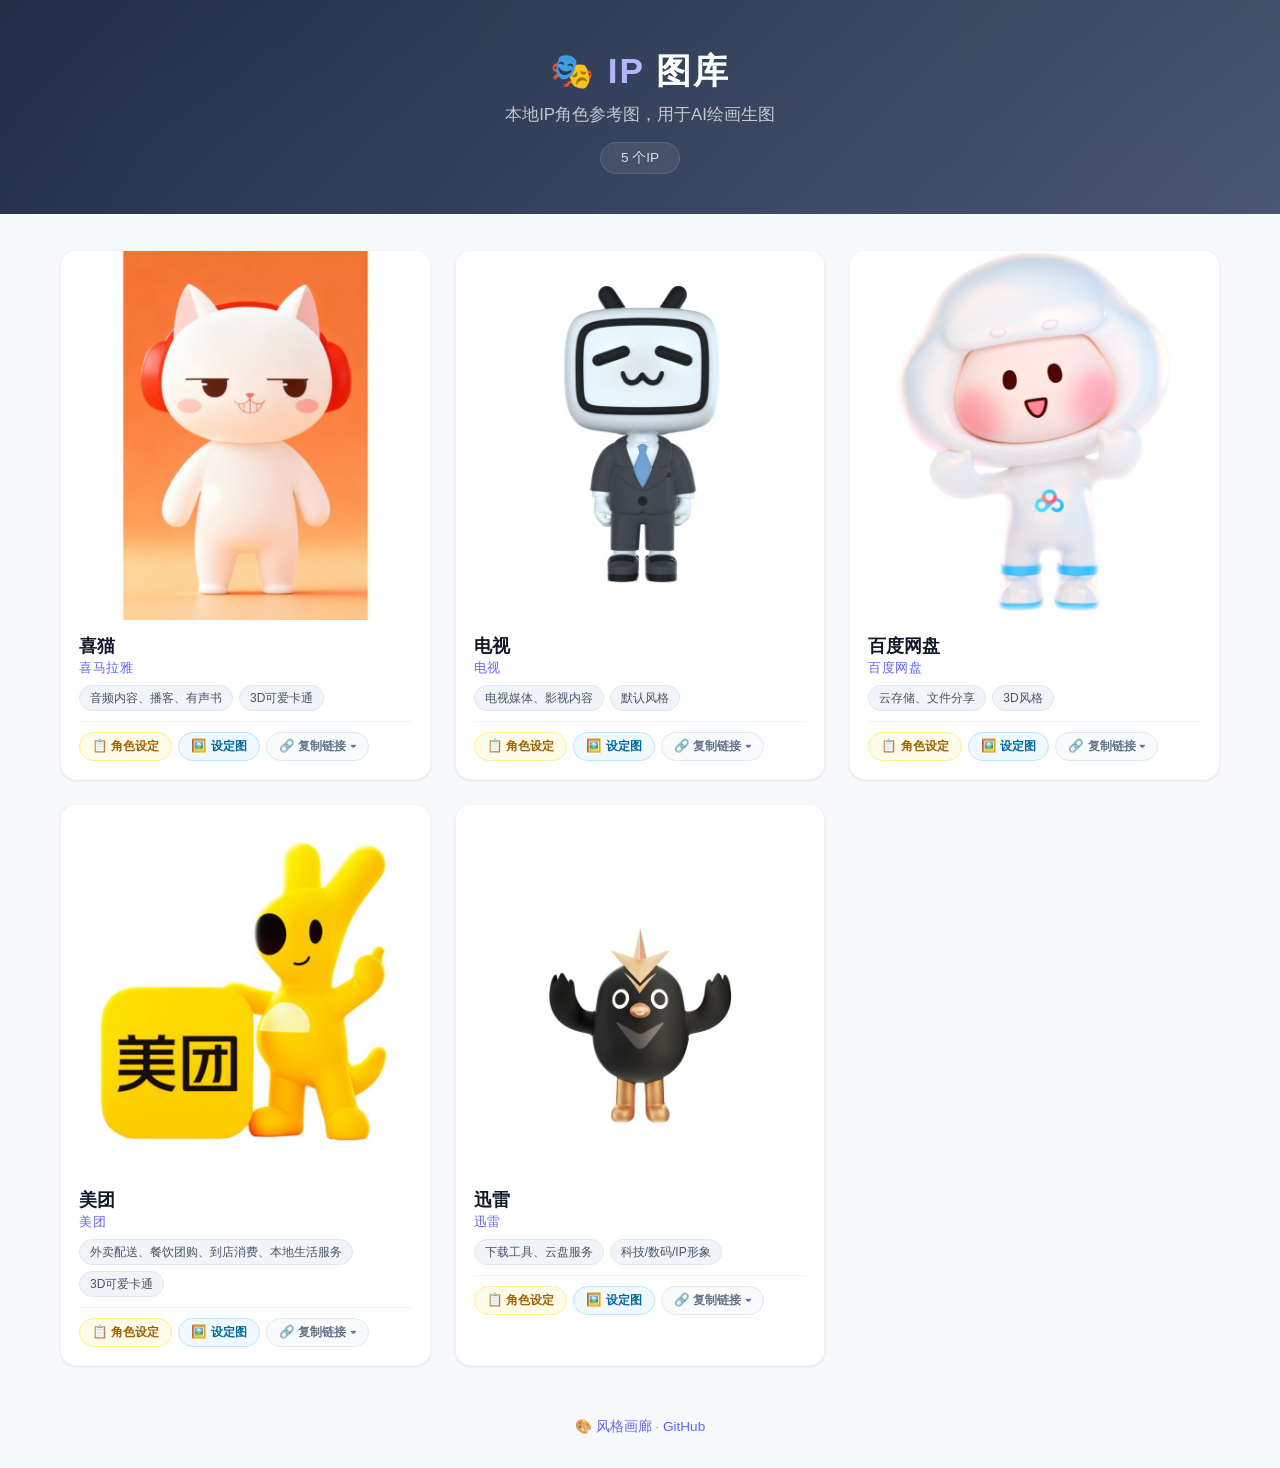
==== ip_gallery/index.html @ fc45a291 "封面全铺开，去掉相框和投影" ====
<!DOCTYPE html>
<html lang="zh-CN">
<head>
<meta charset="UTF-8">
<meta name="viewport" content="width=device-width, initial-scale=1.0">
<title>IP 图库</title>
<style>
* { margin: 0; padding: 0; box-sizing: border-box; }
body {
  font-family: -apple-system, BlinkMacSystemFont, 'Segoe UI', Roboto, 'Noto Sans SC', sans-serif;
  background: #f8f9fc;
  color: #1e293b;
  min-height: 100vh;
}

/* ===== Header ===== */
header {
  background: linear-gradient(135deg, #1e293b 0%, #334155 50%, #475569 100%);
  color: white;
  padding: 48px 20px 40px;
  text-align: center;
  position: relative;
  overflow: hidden;
}
header::before {
  content: '';
  position: absolute;
  top: -50%;
  left: -50%;
  width: 200%;
  height: 200%;
  background: radial-gradient(circle at 30% 50%, rgba(99,102,241,0.08) 0%, transparent 50%),
              radial-gradient(circle at 70% 80%, rgba(139,92,246,0.06) 0%, transparent 40%);
  animation: shimmer 8s ease-in-out infinite alternate;
}
@keyframes shimmer {
  0% { transform: translate(0, 0); }
  100% { transform: translate(-5%, 5%); }
}
header h1 { font-size: 2.2em; margin-bottom: 8px; position: relative; letter-spacing: 2px; }
header h1 span { background: linear-gradient(135deg, #a5b4fc, #c4b5fd); -webkit-background-clip: text; -webkit-text-fill-color: transparent; background-clip: text; }
header p { opacity: 0.7; font-size: 1.05em; position: relative; }
header .count {
  display: inline-block;
  background: rgba(255,255,255,0.08);
  backdrop-filter: blur(8px);
  border: 1px solid rgba(255,255,255,0.1);
  padding: 6px 20px;
  border-radius: 20px;
  margin-top: 16px;
  font-size: 0.85em;
  color: rgba(255,255,255,0.8);
  position: relative;
}
.container { max-width: 1200px; margin: 0 auto; padding: 36px 20px 20px; }

/* ===== IP Grid ===== */
.ip-grid {
  display: grid;
  grid-template-columns: repeat(auto-fill, minmax(280px, 1fr));
  gap: 24px;
}

/* ===== Card ===== */
.ip-card {
  background: white;
  border-radius: 16px;
  overflow: hidden;
  box-shadow: 0 1px 3px rgba(0,0,0,0.06), 0 1px 2px rgba(0,0,0,0.04);
  transition: all 0.3s cubic-bezier(0.4, 0, 0.2, 1);
  cursor: pointer;
  border: 1px solid rgba(0,0,0,0.04);
}
.ip-card:hover {
  transform: translateY(-6px);
  box-shadow: 0 12px 32px rgba(0,0,0,0.08), 0 4px 8px rgba(0,0,0,0.04);
  border-color: rgba(99,102,241,0.15);
}

/* ===== Cover Image ===== */
.ip-card .img-wrap {
  width: 100%;
  aspect-ratio: 1;
  position: relative;
  overflow: hidden;
}
.ip-card .img-wrap img {
  width: 100%;
  height: 100%;
  object-fit: cover;
  display: block;
}

/* ===== Card Info ===== */
.ip-card .info {
  padding: 14px 18px 18px;
  position: relative;
}
.ip-card .info h3 {
  font-size: 1.1em;
  font-weight: 700;
  margin-bottom: 2px;
  color: #0f172a;
}
.ip-card .info .brand {
  font-size: 0.8em;
  color: #6366f1;
  font-weight: 500;
  letter-spacing: 0.5px;
}

/* ===== Tags ===== */
.ip-card .info .tags {
  display: flex;
  gap: 6px;
  flex-wrap: wrap;
  margin-top: 8px;
}
.ip-card .info .tag {
  display: inline-block;
  padding: 3px 10px;
  border-radius: 20px;
  font-size: 0.75em;
  font-weight: 500;
  background: #f1f5f9;
  color: #475569;
  border: 1px solid #e2e8f0;
  line-height: 1.5;
}

/* ===== Buttons ===== */
.ip-card .info .actions {
  display: flex;
  gap: 6px;
  flex-wrap: wrap;
  margin-top: 10px;
  padding-top: 10px;
  border-top: 1px solid #f1f5f9;
}
.ip-card .info .btn {
  display: inline-flex;
  align-items: center;
  gap: 4px;
  padding: 5px 12px;
  border-radius: 20px;
  font-size: 0.78em;
  font-weight: 600;
  border: none;
  cursor: pointer;
  transition: all 0.2s;
  line-height: 1.4;
}
.ip-card .info .btn-sheji {
  background: #fefce8;
  color: #a16207;
  border: 1px solid #fef08a;
}
.ip-card .info .btn-sheji:hover {
  background: #fef9c3;
  transform: translateY(-1px);
}
.ip-card .info .btn-sheet {
  background: #f0f9ff;
  color: #0369a1;
  border: 1px solid #bae6fd;
}
.ip-card .info .btn-sheet:hover {
  background: #e0f2fe;
  transform: translateY(-1px);
}
.ip-card .info .btn-copy {
  background: #f8fafc;
  color: #64748b;
  border: 1px solid #e2e8f0;
}
.ip-card .info .btn-copy:hover {
  background: #f1f5f9;
  border-color: #cbd5e1;
  transform: translateY(-1px);
}

/* ===== Copy Dropdown ===== */
.ip-card .info .btn-copy-dropdown {
  position: relative;
  display: inline-block;
}
.ip-card .info .btn-copy-dropdown .dropdown-menu {
  display: none;
  position: absolute;
  top: 100%;
  left: 0;
  background: white;
  border-radius: 10px;
  box-shadow: 0 8px 24px rgba(0,0,0,0.12);
  z-index: 10;
  min-width: 170px;
  padding: 4px;
  margin-top: 4px;
  border: 1px solid #e2e8f0;
}
.ip-card .info .btn-copy-dropdown .dropdown-menu.show {
  display: block;
}
.ip-card .info .btn-copy-dropdown .dropdown-menu button {
  display: block;
  width: 100%;
  padding: 8px 14px;
  border: none;
  background: none;
  text-align: left;
  font-size: 0.82em;
  cursor: pointer;
  color: #1e293b;
  border-radius: 6px;
  transition: background 0.15s;
}
.ip-card .info .btn-copy-dropdown .dropdown-menu button:hover {
  background: #f1f5f9;
}
.ip-card .info .btn-copy-dropdown .dropdown-menu button .hint {
  color: #94a3b8;
  font-size: 0.78em;
  display: block;
  margin-top: 1px;
}

/* ===== Toast ===== */
.toast {
  position: fixed;
  bottom: 40px;
  left: 50%;
  transform: translateX(-50%);
  background: #1e293b;
  color: white;
  padding: 10px 24px;
  border-radius: 12px;
  font-size: 0.9em;
  z-index: 2000;
  opacity: 0;
  transition: opacity 0.3s;
  pointer-events: none;
  box-shadow: 0 4px 16px rgba(0,0,0,0.2);
}
.toast.show { opacity: 1; }

/* ===== Lightbox ===== */
.lightbox {
  display: none;
  position: fixed;
  top: 0; left: 0; right: 0; bottom: 0;
  background: rgba(15,23,42,0.9);
  backdrop-filter: blur(4px);
  z-index: 999;
  justify-content: center;
  align-items: center;
}
.lightbox.active { display: flex; }
.lightbox-content {
  max-width: 90vw;
  max-height: 90vh;
  position: relative;
}
.lightbox-content img {
  max-width: 100%;
  max-height: 85vh;
  border-radius: 12px;
  box-shadow: 0 8px 40px rgba(0,0,0,0.4);
}
.lightbox .close {
  position: absolute;
  top: -44px;
  right: -4px;
  color: rgba(255,255,255,0.6);
  font-size: 32px;
  cursor: pointer;
  transition: color 0.2s;
  line-height: 1;
}
.lightbox .close:hover { color: white; }
.lightbox-actions {
  display: flex;
  gap: 8px;
  justify-content: center;
  margin-top: 12px;
}
.lightbox-actions .btn-lightbox {
  padding: 7px 16px;
  border-radius: 20px;
  font-size: 0.8em;
  font-weight: 600;
  border: none;
  cursor: pointer;
  background: rgba(255,255,255,0.1);
  color: rgba(255,255,255,0.85);
  transition: all 0.2s;
  backdrop-filter: blur(4px);
}
.lightbox-actions .btn-lightbox:hover {
  background: rgba(255,255,255,0.2);
  color: white;
}

/* ===== 角色设定 Modal ===== */
.sheji-modal {
  display: none;
  position: fixed;
  top: 0; left: 0; right: 0; bottom: 0;
  background: rgba(15,23,42,0.7);
  backdrop-filter: blur(4px);
  z-index: 1000;
  justify-content: center;
  align-items: center;
  padding: 20px;
}
.sheji-modal.active { display: flex; }
.sheji-modal-content {
  background: white;
  border-radius: 16px;
  max-width: 800px;
  width: 100%;
  max-height: 85vh;
  overflow-y: auto;
  padding: 36px;
  position: relative;
  box-shadow: 0 12px 48px rgba(0,0,0,0.2);
}
.sheji-modal-content .close-btn {
  position: absolute;
  top: 16px;
  right: 20px;
  font-size: 28px;
  cursor: pointer;
  color: #94a3b8;
  background: none;
  border: none;
  transition: color 0.2s;
  line-height: 1;
}
.sheji-modal-content .close-btn:hover { color: #1e293b; }
.sheji-modal-content h1 { font-size: 1.5em; margin-bottom: 12px; color: #0f172a; }
.sheji-modal-content h2 {
  font-size: 1.15em; margin: 24px 0 10px;
  padding-bottom: 8px;
  border-bottom: 2px solid #f1f5f9;
  color: #1e293b;
}
.sheji-modal-content h3 { font-size: 1em; margin: 16px 0 6px; color: #475569; }
.sheji-modal-content table {
  width: 100%;
  border-collapse: collapse;
  margin: 12px 0;
  font-size: 0.9em;
  border-radius: 8px;
  overflow: hidden;
}
.sheji-modal-content td, .sheji-modal-content th {
  border: 1px solid #e2e8f0;
  padding: 8px 14px;
  text-align: left;
}
.sheji-modal-content td:first-child {
  font-weight: 600;
  background: #f8fafc;
  white-space: nowrap;
  width: 100px;
}
.sheji-modal-content ul { padding-left: 20px; margin: 8px 0; }
.sheji-modal-content li { margin: 4px 0; line-height: 1.7; }
.sheji-modal-content p { line-height: 1.8; margin: 8px 0; }
.sheji-modal-content code {
  background: #f1f5f9;
  padding: 2px 6px;
  border-radius: 4px;
  font-size: 0.9em;
  color: #6366f1;
}
.sheji-modal-content pre {
  background: #1e293b;
  color: #e2e8f0;
  padding: 16px 20px;
  border-radius: 10px;
  overflow-x: auto;
  font-size: 0.85em;
  margin: 12px 0;
  line-height: 1.5;
}

/* ===== Empty State ===== */
.empty-state {
  text-align: center;
  padding: 80px 20px;
  color: #94a3b8;
}
.empty-state .icon { font-size: 60px; margin-bottom: 16px; }
.empty-state h3 { font-size: 1.3em; margin-bottom: 8px; color: #64748b; }
.empty-state p { font-size: 0.95em; }

/* ===== Footer ===== */
footer {
  text-align: center;
  padding: 32px 20px;
  color: #94a3b8;
  font-size: 0.85em;
}
footer a { color: #6366f1; text-decoration: none; transition: color 0.2s; }
footer a:hover { color: #4f46e5; text-decoration: underline; }

/* ===== Responsive ===== */
@media (max-width: 640px) {
  header { padding: 32px 16px 28px; }
  header h1 { font-size: 1.6em; }
  .container { padding: 20px 12px; }
  .ip-grid { gap: 16px; }
  .sheji-modal-content { padding: 24px; }
}
</style>
</head>
<body>
<header>
  <h1>🎭 <span>IP</span> 图库</h1>
  <p>本地IP角色参考图，用于AI绘画生图</p>
  <div class="count" id="countTotal">加载中...</div>
</header>

<div class="container">
  <div class="ip-grid" id="ipGrid"></div>
  <div class="empty-state" id="emptyState" style="display:none">
    <div class="icon">📭</div>
    <h3>还没有IP</h3>
    <p>将IP图片放入桌面 <code>ip_library/</code> 目录，运行同步脚本即可显示</p>
  </div>
</div>

<div class="lightbox" id="lightbox" onclick="closeLightbox()">
  <div class="lightbox-content">
    <span class="close">&times;</span>
    <img id="lightboxImg" src="" alt="">
    <div class="lightbox-actions">
      <button class="btn-lightbox" onclick="copyLightboxUrl('square')">🔗 复制方形图 (API用)</button>
      <button class="btn-lightbox" onclick="copyLightboxUrl('reference')">🔗 复制原图 (高清)</button>
    </div>
  </div>
</div>

<div class="toast" id="toast">✅ 已复制到剪贴板</div>

<div class="sheji-modal" id="shejiModal">
  <div class="sheji-modal-content">
    <button class="close-btn" onclick="closeSheji()">&times;</button>
    <div id="shejiContent"></div>
  </div>
</div>

<footer>
  <a href="https://yy12321-bay.github.io/style-source/gallery.html">🎨 风格画廊</a> · 
  <a href="https://github.com/YY12321-bay/style-source">GitHub</a>
</footer>

<script>
const BASE_URL = 'https://yy12321-bay.github.io/style-source';

async function loadIPs() {
  try {
    const resp = await fetch('../data/ip_library.json?t=' + Date.now());
    const data = await resp.json();
    const grid = document.getElementById('ipGrid');
    const count = document.getElementById('countTotal');
    
    if (!data.ips || data.ips.length === 0) {
      document.getElementById('emptyState').style.display = 'block';
      count.textContent = '0 个IP';
      return;
    }
    
    count.textContent = data.total + ' 个IP';
    
    data.ips.forEach(ip => {
      const card = document.createElement('div');
      card.className = 'ip-card';
      
      let actionsHtml = '<div class="actions">';
      if (ip.has_sheji) {
        actionsHtml += `<button class="btn btn-sheji" onclick="event.stopPropagation(); openSheji('${ip.id}')">📋 角色设定</button>`;
      }
      if (ip.has_sheet) {
        actionsHtml += `<button class="btn btn-sheet" onclick="event.stopPropagation(); openSheet('${ip.id}')">🖼️ 设定图</button>`;
      }
      actionsHtml += `
        <div class="btn-copy-dropdown" onclick="event.stopPropagation()">
          <button class="btn btn-copy" onclick="toggleDropdown(this)">🔗 复制链接 ▾</button>
          <div class="dropdown-menu">
            <button onclick="copyImgLink('${ip.square}', '${ip.name}', 'square'); closeDropdown(this)">
              方形图 (800×800)
              <span class="hint">API传参用</span>
            </button>
            <button onclick="copyImgLink('${ip.reference}', '${ip.name}', 'reference'); closeDropdown(this)">
              原图 (1200px)
              <span class="hint">高清参考</span>
            </button>
          </div>
        </div>`;
      actionsHtml += '</div>';
      
      card.innerHTML = `
        <div class="img-wrap">
          <img src="../${ip.thumb}" alt="${ip.name}" loading="lazy">
        </div>
        <div class="info">
          <h3>${ip.name}</h3>
          <div class="brand">${ip.brand}</div>
          <div class="tags">
            <span class="tag">${ip.scene}</span>
            <span class="tag">${ip.style}</span>
          </div>
          ${actionsHtml}
        </div>
      `;
      card.addEventListener('click', () => openLightbox('../' + ip.square, ip.name));
      grid.appendChild(card);
    });
  } catch(e) {
    document.getElementById('countTotal').textContent = '加载失败';
    console.warn('IP图库加载失败', e);
  }
}

function openLightbox(src, name) {
  const lb = document.getElementById('lightbox');
  const img = document.getElementById('lightboxImg');
  img.src = src;
  img.alt = name;
  img.dataset.ipName = name;
  lb.classList.add('active');
}

function copyLightboxUrl(type) {
  const name = document.getElementById('lightboxImg').dataset.ipName;
  if (!name) return;
  const files = { 'square': 'square.jpg', 'reference': 'reference.jpg' };
  const labels = { 'square': '方形图', 'reference': '原图' };
  const path = 'ip_gallery/' + encodeURIComponent(name) + '/' + files[type];
  const url = BASE_URL + '/' + path;
  copyToClipboard(url, labels[type] + ' 链接已复制');
}

function copyImgLink(imgPath, name, type) {
  const url = BASE_URL + '/' + imgPath;
  const labels = { 'square': '方形图', 'reference': '原图' };
  const label = labels[type] || '图片';
  copyToClipboard(url, label + ' 链接已复制');
}

function toggleDropdown(btn) {
  const menu = btn.nextElementSibling;
  document.querySelectorAll('.dropdown-menu.show').forEach(m => {
    if (m !== menu) m.classList.remove('show');
  });
  menu.classList.toggle('show');
}

function closeDropdown(btn) {
  btn.closest('.dropdown-menu').classList.remove('show');
}

function openSheet(id) {
  const src = 'ip_gallery/' + encodeURIComponent(id) + '/character_sheet.jpg';
  const url = BASE_URL + '/' + src;
  openLightbox(url, id + ' 角色设定图');
}

function copyToClipboard(text, msg) {
  const displayMsg = msg || '已复制到剪贴板';
  navigator.clipboard.writeText(text).then(() => {
    showToast('✅ ' + displayMsg);
  }).catch(() => {
    const ta = document.createElement('textarea');
    ta.value = text;
    document.body.appendChild(ta);
    ta.select();
    document.execCommand('copy');
    document.body.removeChild(ta);
    showToast('✅ ' + displayMsg);
  });
}

function showToast(msg) {
  const toast = document.getElementById('toast');
  toast.textContent = msg;
  toast.classList.add('show');
  setTimeout(() => toast.classList.remove('show'), 2000);
}

function closeLightbox() {
  document.getElementById('lightbox').classList.remove('active');
}

function openSheji(id) {
  const modal = document.getElementById('shejiModal');
  const content = document.getElementById('shejiContent');
  content.innerHTML = '<div style="text-align:center;padding:40px;color:#94a3b8">⏳ 加载中...</div>';
  modal.classList.add('active');
  
  fetch(`../ip_gallery/${id}/设定集.md?t=${Date.now()}`)
    .then(r => {
      if (!r.ok) throw new Error('Not found');
      return r.text();
    })
    .then(md => {
      content.innerHTML = renderSheji(md);
    })
    .catch(e => {
      content.innerHTML = '<div style="text-align:center;padding:40px;color:#ef4444">❌ 加载失败</div>';
    });
}

function closeSheji() {
  document.getElementById('shejiModal').classList.remove('active');
}

function renderSheji(md) {
  let html = md
    .replace(/^### (.+)$/gm, '<h3>$1</h3>')
    .replace(/^## (.+)$/gm, '<h2>$1</h2>')
    .replace(/^# (.+)$/gm, '<h1>$1</h1>')
    .replace(/\|(.+)\|/g, (m) => {
      if (m.includes('---')) return '';
      const cells = m.split('|').filter(c => c.trim()).map(c => c.trim());
      return '<tr><td>' + cells.join('</td><td>') + '</td></tr>';
    })
    .replace(/<tr><tr>/g, '<tr>')
    .replace(/<\/tr><\/tr>/g, '</tr>')
    .replace(/^- (.+)$/gm, '<li>$1</li>')
    .replace(/((?:<li>.*<\/li>\n?)+)/g, '<ul>$1</ul>')
    .replace(/```(\w*)\n([\s\S]*?)```/g, '<pre><code>$2</code></pre>')
    .replace(/`([^`]+)`/g, '<code>$1</code>')
    .replace(/\*\*(.+?)\*\*/g, '<strong>$1</strong>')
    .replace(/\n\n/g, '<br>')
    .replace(/\n/g, '<br>')
    .replace(/((?:<tr>.*<\/tr>\n?)+)/g, '<table>$1</table>')
    .replace(/((?:<li>.*<\/li>\n?)+)/g, '<ul>$1</ul>');
  return html;
}

document.addEventListener('keydown', e => {
  if (e.key === 'Escape') { closeLightbox(); closeSheji(); }
});

document.getElementById('shejiModal')?.addEventListener('click', e => {
  if (e.target === e.currentTarget) closeSheji();
});

loadIPs();
</script>
</body>
</html>
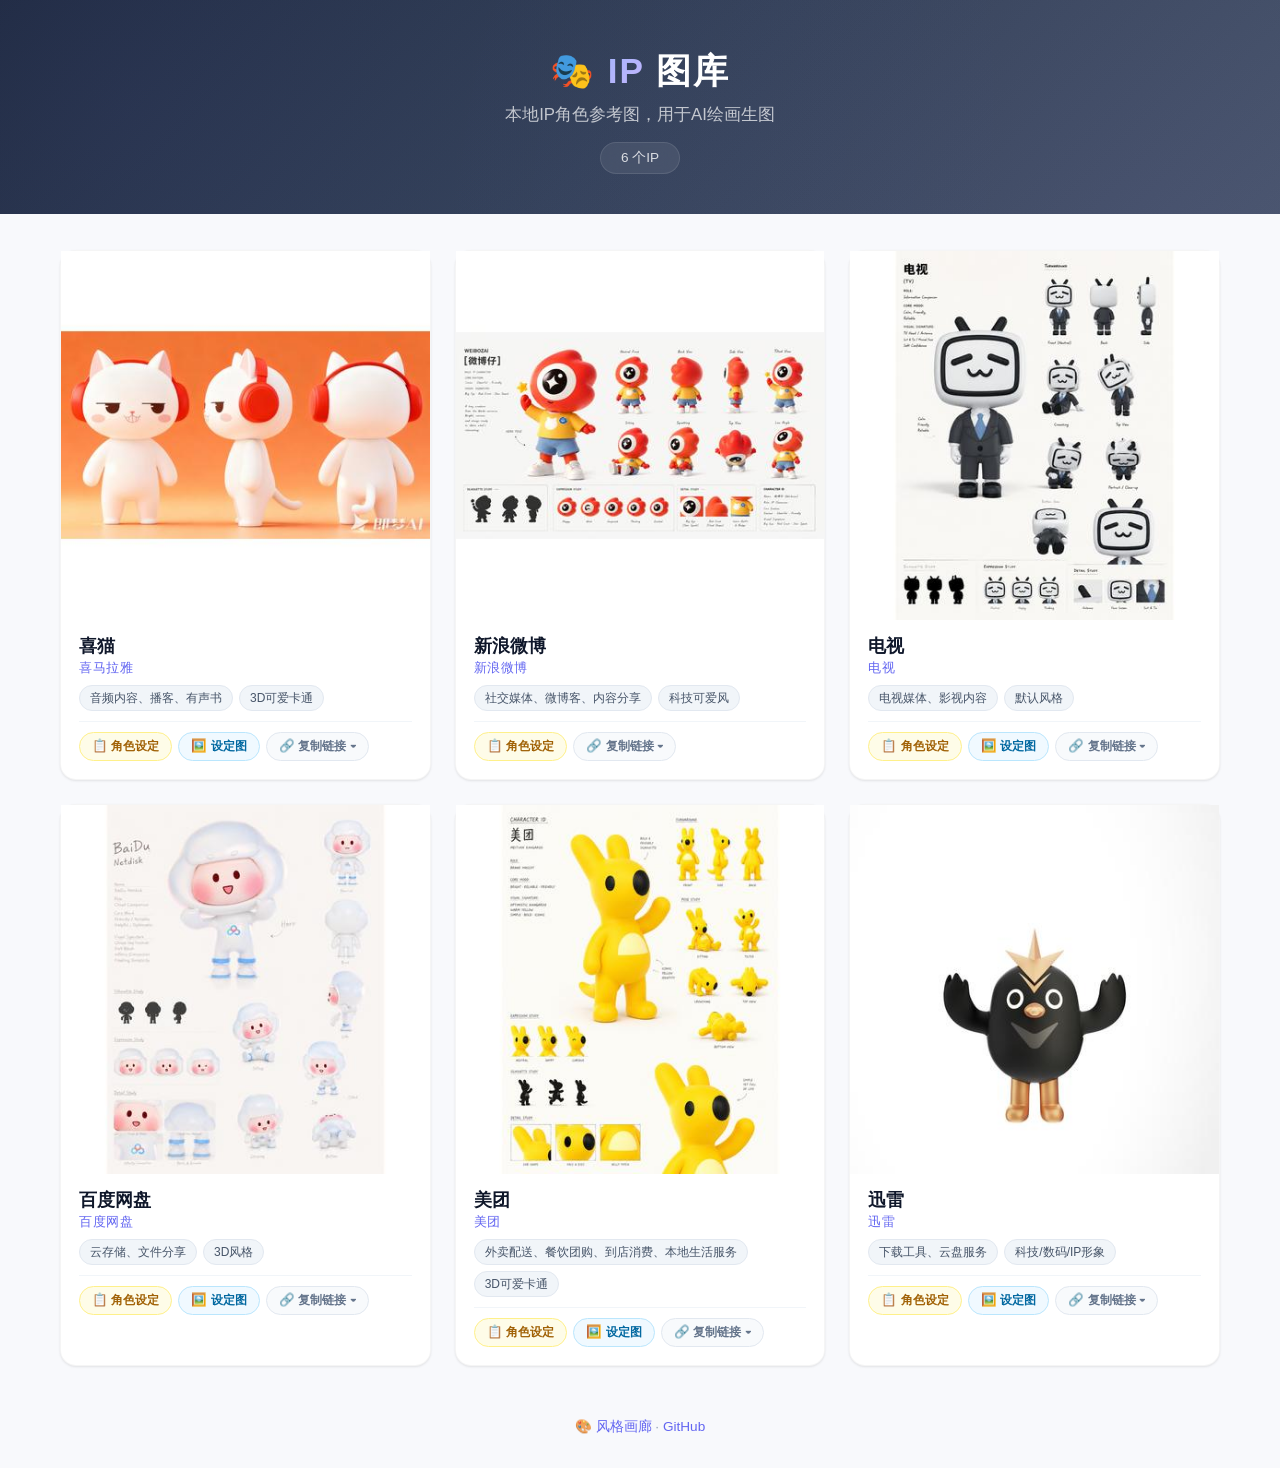
==== commit 9b4573ed: "auto-sync: update IP gallery" ====
--- a/ip_gallery/index.html
+++ b/ip_gallery/index.html
@@ -65,7 +65,6 @@
 .ip-card {
   background: white;
   border-radius: 16px;
-  overflow: hidden;
   box-shadow: 0 1px 3px rgba(0,0,0,0.06), 0 1px 2px rgba(0,0,0,0.04);
   transition: all 0.3s cubic-bezier(0.4, 0, 0.2, 1);
   cursor: pointer;
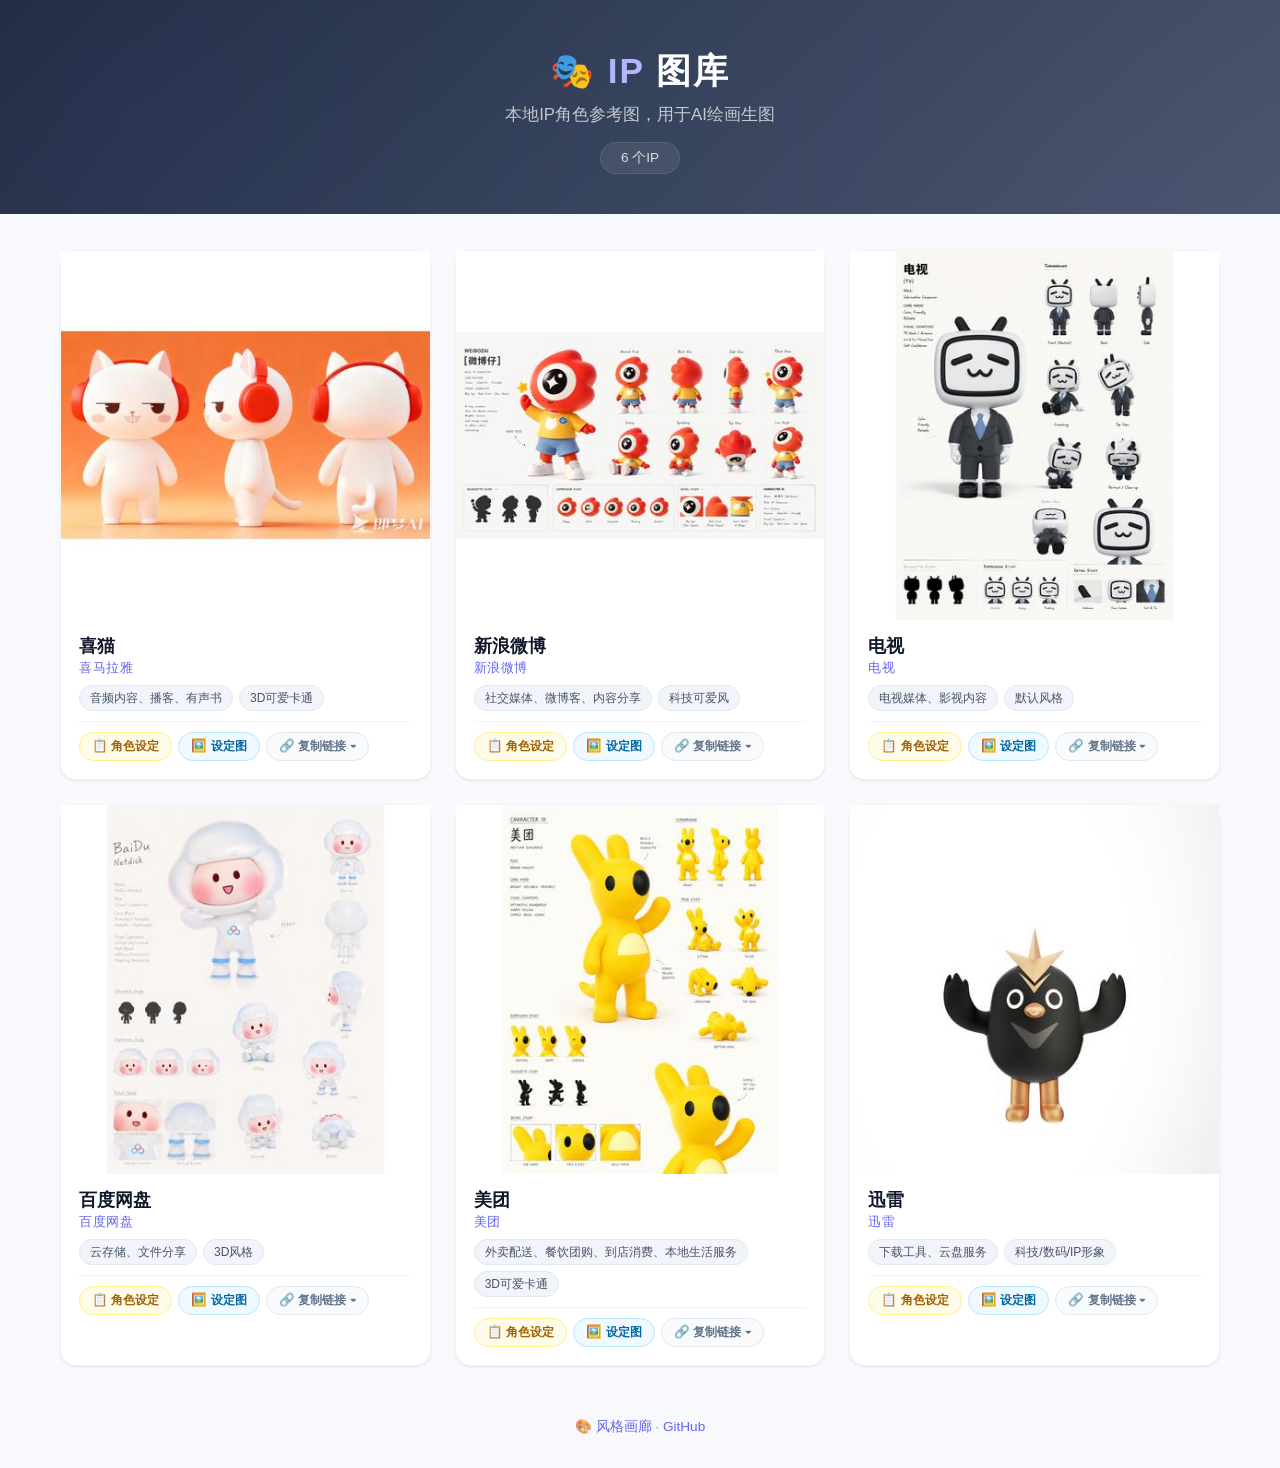
==== commit 3b22e65e: "修复复制链接弹窗：固定定位+遮罩层，彻底解决遮挡" ====
--- a/ip_gallery/index.html
+++ b/ip_gallery/index.html
@@ -185,20 +185,22 @@
 }
 .ip-card .info .btn-copy-dropdown .dropdown-menu {
   display: none;
-  position: absolute;
-  top: 100%;
-  left: 0;
+  position: fixed;
+  z-index: 9999;
+  min-width: 200px;
   background: white;
   border-radius: 10px;
-  box-shadow: 0 8px 24px rgba(0,0,0,0.12);
-  z-index: 10;
-  min-width: 170px;
-  padding: 4px;
-  margin-top: 4px;
+  box-shadow: 0 8px 32px rgba(0,0,0,0.18), 0 2px 8px rgba(0,0,0,0.08);
+  padding: 6px;
   border: 1px solid #e2e8f0;
 }
 .ip-card .info .btn-copy-dropdown .dropdown-menu.show {
   display: block;
+  animation: dropFadeIn 0.15s ease-out;
+}
+@keyframes dropFadeIn {
+  from { opacity: 0; transform: translateY(-4px); }
+  to { opacity: 1; transform: translateY(0); }
 }
 .ip-card .info .btn-copy-dropdown .dropdown-menu button {
   display: block;
@@ -551,14 +553,47 @@
 
 function toggleDropdown(btn) {
   const menu = btn.nextElementSibling;
+  if (!menu) return;
+  
+  // Close if already open
+  if (menu.classList.contains('show')) {
+    menu.classList.remove('show');
+    document.querySelectorAll('.dropdown-backdrop').forEach(b => b.remove());
+    return;
+  }
+  
+  // Close any other open dropdowns
   document.querySelectorAll('.dropdown-menu.show').forEach(m => {
-    if (m !== menu) m.classList.remove('show');
+    m.classList.remove('show');
   });
-  menu.classList.toggle('show');
+  document.querySelectorAll('.dropdown-backdrop').forEach(b => b.remove());
+  
+  // Position dropdown at button location using fixed positioning
+  const rect = btn.getBoundingClientRect();
+  const menuW = 200;
+  let left = rect.left;
+  // If too far right, align to right edge of button
+  if (left + menuW > window.innerWidth - 8) {
+    left = window.innerWidth - menuW - 8;
+  }
+  menu.style.left = left + 'px';
+  menu.style.top = (rect.bottom + 4) + 'px';
+  menu.classList.add('show');
+  
+  // Create backdrop to close on outside click
+  const backdrop = document.createElement('div');
+  backdrop.className = 'dropdown-backdrop';
+  backdrop.style.cssText = 'position:fixed;top:0;left:0;right:0;bottom:0;z-index:9998';
+  backdrop.onclick = function() {
+    menu.classList.remove('show');
+    this.remove();
+  };
+  document.body.appendChild(backdrop);
 }
 
 function closeDropdown(btn) {
   btn.closest('.dropdown-menu').classList.remove('show');
+  document.querySelectorAll('.dropdown-backdrop').forEach(b => b.remove());
 }
 
 function openSheet(id) {
